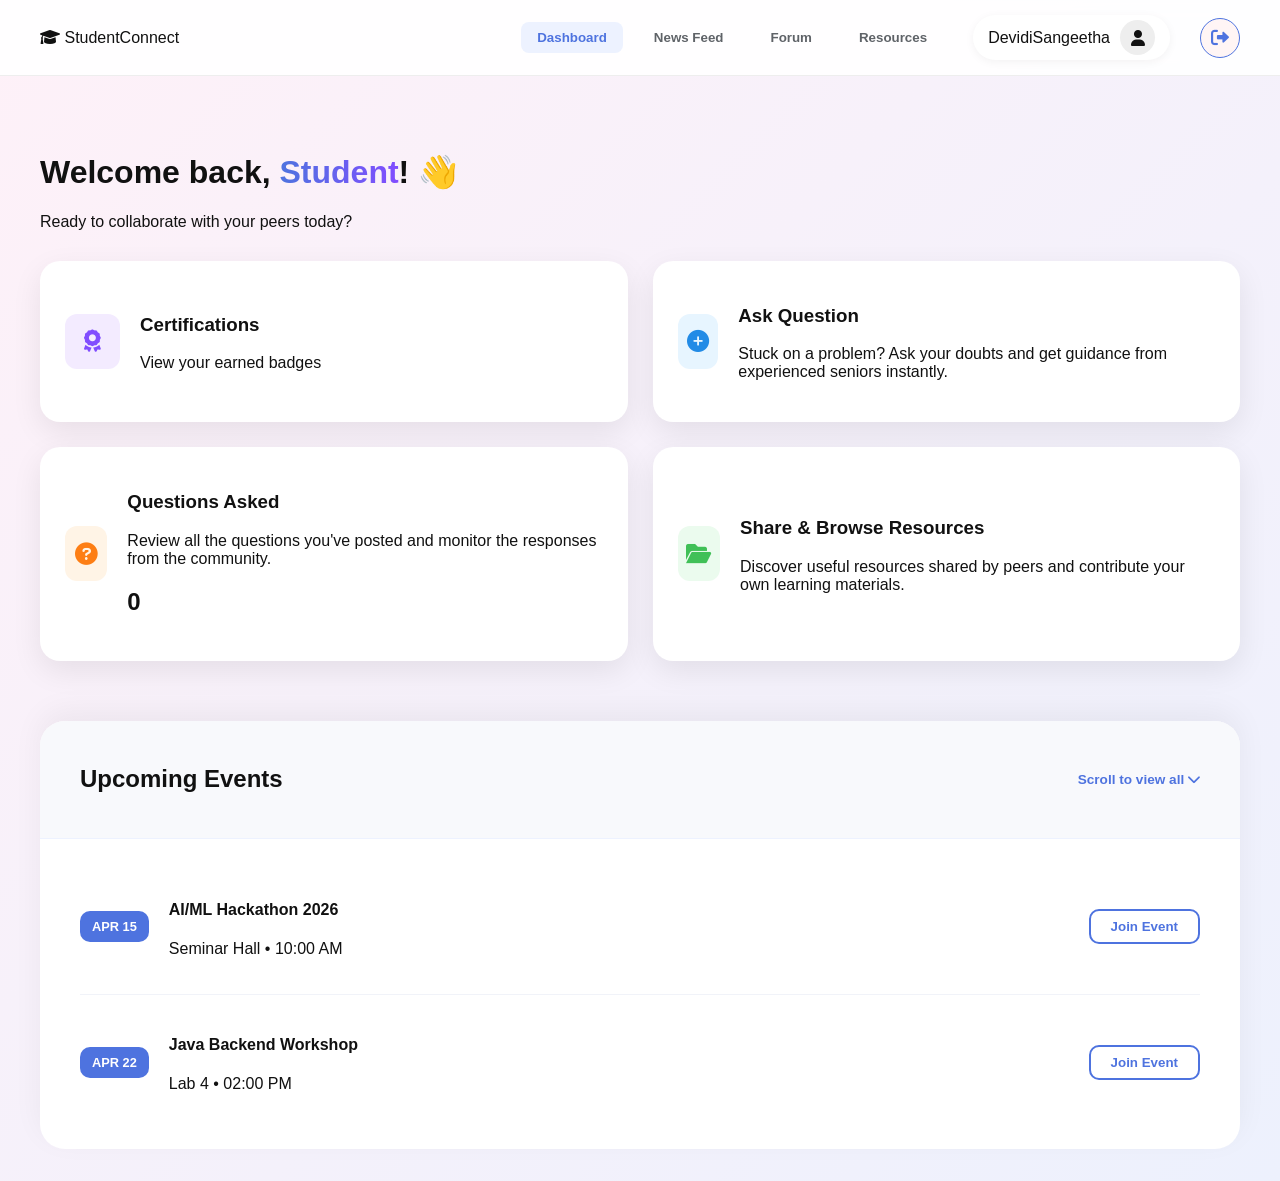
==== dashboard.html @ 8882bae1 "Add files via upload" ====
<!DOCTYPE html>
<html lang="en">
   <head>
    <meta charset="UTF-8">
    <meta name="viewport" content="width=device-width, initial-scale=1.0">
    <title>Dashboard | StudentConnect</title>
    <link rel="stylesheet" href="https://cdnjs.cloudflare.com/ajax/libs/font-awesome/6.0.0/css/all.min.css">
    <link rel="stylesheet" href="dashboard-style.css?v=1.1">
</head>
<body>
<div id="dashboard-page" class="view">
    <header class="dash-nav">
        <div class="nav-container">
            <div class="nav-left">
                <div class="logo-group" onclick="showPage('welcome-page')">
                    <i class="fa-solid fa-graduation-cap"></i>
                    <span>StudentConnect</span>
                </div>
            </div>

            <div class="nav-right">
                <nav class="nav-links">
    <button class="nav-item active" onclick="window.location.href='dashboard.html'">Dashboard</button>
    <button class="nav-item" onclick="window.location.href='newsfeed.html'">News Feed</button>
    <button class="nav-item" onclick="window.location.href='forum.html'">Forum</button>
    <button class="nav-item" onclick="window.location.href='resources.html'">Resources</button>
</nav>
    <a href="profile.html" style="text-decoration: none; color: inherit;">
    <div class="user-profile-pill">
        <span id="nav-user-display">DevidiSangeetha</span>
        <div class="user-avatar-small">
            <img src="" id="nav-avatar-img" alt="Profile" style="display: none;">
            <i class="fa-solid fa-user" id="nav-avatar-icon"></i>
        </div>
    </div>
</a>
<button onclick="handleLogout()" class="logout-btn" title="Logout">
        <i class="fa-solid fa-right-from-bracket"></i>
    </button>
            </div>
        </div>
    </header>

    <main class="dash-body">
        <div class="welcome-header">
            <h1>Welcome back, <span id="dash-user-greeting" class="gradient-text">Student</span>! 👋</h1>
            <p>Ready to collaborate with your peers today?</p>
        </div>

        <div class="feature-grid">
    <div class="dash-card navigable-card shadow-hover" onclick="window.location.href='certifications.html'">
    <div class="card-icon-box purple-bg"><i class="fa-solid fa-award"></i></div>
    <div class="card-text">
        <h3>Certifications</h3>
        <p>View your earned badges</p>
    </div>
</div>

  <div class="dash-card action-card shadow-hover" onclick="openAskModal()">
    <div class="card-icon-box blue-bg"><i class="fa-solid fa-circle-plus"></i></div>
    <div class="card-text">
        <h3>Ask Question</h3>
        <p>Stuck on a problem? Ask your doubts and get guidance from experienced seniors instantly.</p>
        </div>
</div>

   <div class="dash-card navigable-card shadow-hover" onclick="window.location.href='forum.html?view=myhistory'">
    <div class="card-icon-box orange-bg"><i class="fa-solid fa-circle-question"></i></div>
    <div class="card-text">
        <h3>Questions Asked</h3>
        <p>Review all the questions you've posted and monitor the responses from the community.</p>
        <h2 id="q-count-display">0</h2>
    </div>
</div>

    <div class="dash-card action-card shadow-hover" onclick="window.location.href='resources.html'">
        <div class="card-icon-box green-bg"><i class="fa-solid fa-folder-open"></i></div>
        <div class="card-text">
            <h3>Share & Browse Resources</h3>
            <p>Discover useful resources shared by peers and contribute your own learning materials.</p>
        </div>
    </div>
</div>

        <section class="scrolling-events-wrapper">
            <div class="events-header-sticky">
                <h2>Upcoming Events</h2>
                <span class="scroll-hint">Scroll to view all <i class="fa-solid fa-chevron-down"></i></span>
            </div>
            <div class="events-scroll-container">
                <div class="event-row">
                    <div class="event-main-info">
                        <div class="event-date-mini">APR 15</div>
                        <div class="event-title-group">
                            <h4>AI/ML Hackathon 2026</h4>
                            <p>Seminar Hall • 10:00 AM</p>
                        </div>
                    </div>
                    <button class="btn-event-join" onclick="joinEvent('AI/ML Hackathon')">Join Event</button>
                </div>

                <div class="event-row">
                    <div class="event-main-info">
                        <div class="event-date-mini">APR 22</div>
                        <div class="event-title-group">
                            <h4>Java Backend Workshop</h4>
                            <p>Lab 4 • 02:00 PM</p>
                        </div>
                    </div>
                    <button class="btn-event-join" onclick="joinEvent('Java Workshop')">Join Event</button>
                </div>
                
                </div>
        </section>
    </main>
</div>
<div id="askModal" class="modal-overlay" style="display:none;">
    <div class="modal-content">
        <div class="modal-header">
            <h2>Post a New Question</h2>
            <button onclick="closeAskModal()" class="close-btn">&times;</button>
        </div>
        <div class="modal-body">
            <input type="text" id="modalTitle" placeholder="Title (e.g. How to use Java Queue?)" class="modal-input">
            <textarea id="modalBody" placeholder="Provide more details about your problem..." class="modal-textarea"></textarea>
            <input type="text" id="modalTags" placeholder="Tags (comma separated: java, dsa, aiml)" class="modal-input">
            <button onclick="submitDirectQuestion()" class="submit-btn-gradient">Post to Forum</button>
        </div>
    </div>
</div>
<script src="script.js"></script>
</body>
</html>
---- dashboard-style.css ----
/* --- Global Variables & Reset --- */
:root {
    --bg-gradient: linear-gradient(135deg, #fef1f8 0%, #edf1fd 100%);
    --text-main: #111;
    --text-sub: #5f6368;
    --accent-blue: #4e73df;
    --grad-button: linear-gradient(90deg, #4e73df 0%, #814dff 100%);
    --card-bg: #ffffff;
    --shadow-md: 0 10px 30px rgba(0,0,0,0.08);
}

body {
    font-family: 'Segoe UI', Roboto, sans-serif;
    background-image: var(--bg-gradient);
    margin: 0;
    min-height: 100vh;
    color: var(--text-main);
}

/* --- Visibility Fix --- */
.view { width: 100%; min-height: 100vh; }
.hidden { display: none !important; }

/* --- Navigation Alignment (As Requested) --- */
.dash-nav {
    position: fixed; top: 0; left: 0; right: 0;
    height: 75px; background: rgba(255, 255, 255, 0.9);
    backdrop-filter: blur(10px); z-index: 1000;
    border-bottom: 1px solid #eee;
}

.nav-container {
    max-width: 1400px; margin: 0 auto; height: 100%;
    display: flex; 
    justify-content: space-between; /* Keeps Logo left, Menu right */
    align-items: center; padding: 0 40px;
}

.nav-right {
    display: flex; align-items: center;
    gap: 30px; /* Space between menu and profile */
}

.nav-links { display: flex; gap: 15px; }

.nav-item {
    background: transparent; border: none; padding: 8px 16px;
    font-weight: 600; color: var(--text-sub); cursor: pointer;
    border-radius: 8px; transition: 0.3s;
}
.nav-item:hover, .nav-item.active { background: #edf2ff; color: var(--accent-blue); }

.user-profile-pill {
    display: flex; 
    align-items: center; 
    gap: 10px;
    background: white; 
    padding: 5px 15px; 
    border-radius: 50px;
    box-shadow: 0 2px 10px rgba(0,0,0,0.05); 
    cursor: pointer;
    transition: all 0.3s ease; /* Smooths the hover effect */
}

.user-profile-pill:hover {
    background: #f0f4ff;
    border-color: #4e73df;
    transform: translateY(-2px);
}

/* --- ADD THIS TO FIX THE BIG IMAGE --- */
.user-avatar-small {
    width: 35px;
    height: 35px;
    border-radius: 50%;
    overflow: hidden; /* Cuts off anything outside the circle */
    display: flex;
    align-items: center;
    justify-content: center;
    background: #eee;
}

/* Your existing code works perfectly with the HTML above */
.user-profile-pill img {
    width: 100%;
    height: 100%;
    border-radius: 50%;
    object-fit: cover;
    display: block;
}

/* --- Dashboard Body & Feature Grid --- */
.dash-body {
    margin-top: 100px; padding: 2rem 40px;
    max-width: 1200px; margin-left: auto; margin-right: auto;
}

/* THE GRID: This creates the 2-column layout for the cards */
.feature-grid {
    display: grid;
    grid-template-columns: repeat(2, 1fr); 
    gap: 25px; margin-top: 30px;
}

.dash-card {
    background: white; padding: 25px; border-radius: 20px;
    display: flex; align-items: center; gap: 20px;
    transition: 0.3s; cursor: pointer;
    box-shadow: var(--shadow-md);
}

.shadow-hover:hover {
    transform: translateY(-8px);
    box-shadow: 0 15px 35px rgba(78, 115, 223, 0.15);
}

.card-icon-box {
    width: 55px; height: 55px; border-radius: 12px;
    display: flex; align-items: center; justify-content: center; font-size: 1.4rem;
}
.purple-bg { background: #f3ebff; color: #814dff; }
.orange-bg { background: #fff4e6; color: #fd7e14; }
.blue-bg { background: #e7f5ff; color: #228be6; }
.green-bg { background: #ebfbee; color: #40c057; }

/* --- Scrolling Events Styling --- */
.scrolling-events-wrapper {
    background: white;
    border-radius: 25px;
    box-shadow: 0 -10px 30px rgba(0,0,0,0.05);
    margin-top: 60px;
    overflow: hidden;
}

.events-header-sticky {
    padding: 25px 40px; background: #f8f9fc;
    border-bottom: 1px solid #edf2ff;
    display: flex; justify-content: space-between; align-items: center;
}

.scroll-hint { font-size: 0.85rem; color: #4e73df; font-weight: 600; }

.events-scroll-container {
    max-height: 300px; overflow-y: auto; padding: 20px 40px;
}

.event-row {
    display: flex; justify-content: space-between; align-items: center;
    padding: 20px 0; border-bottom: 1px solid #f1f3f9;
}
.event-row:last-child { border-bottom: none; }

.event-main-info { display: flex; align-items: center; gap: 20px; }

.event-date-mini {
    background: #4e73df; color: white; padding: 8px 12px;
    border-radius: 10px; font-weight: 700; font-size: 0.8rem;
}
.logout-btn {
    background: #fff5f5;
    color: #4e73df;
    border: 1px solid  #4e73df;;
    width: 40px;
    height: 40px;
    border-radius: 50%;
    display: flex;
    align-items: center;
    justify-content: center;
    cursor: pointer;
    transition: all 0.3s ease;
    font-size: 1.1rem;
}

.logout-btn:hover {
    background: #4e73df;
    color: #fff;
    transform: scale(1.05);
}

/* Ensure the nav-right container doesn't wrap on small screens */
.nav-right {
    white-space: nowrap;
}

.btn-event-join {
    background: white; color: #4e73df; border: 2px solid #4e73df;
    padding: 8px 20px; border-radius: 10px; font-weight: 700;
    cursor: pointer; transition: 0.3s;
}
.btn-event-join:hover {
    background: #4e73df; color: white;
    box-shadow: 0 4px 12px rgba(78, 115, 223, 0.2);
}

.gradient-text {
    background-image: var(--grad-button);
    -webkit-background-clip: text;
    -webkit-text-fill-color: transparent;
}
/* Styling for the status badges */
.status-badge {
    padding: 5px 15px;
    border-radius: 20px;
    font-size: 0.8rem;
    font-weight: 600;
}
.status-answered { background-color: #dcfce7; color: #166534; border: 1px solid #166534; }
.status-unanswered { background-color: #fef3c7; color: #92400e; border: 1px solid #92400e; }

/* Hide elements when in 'My History' mode */
.hide-for-history { display: none !important; }
.modal-overlay {
    position: fixed; top: 0; left: 0; width: 100%; height: 100%;
    background: rgba(0,0,0,0.5); display: flex; align-items: center; justify-content: center; z-index: 1000;
}
.modal-content {
    background: white; width: 90%; max-width: 500px; padding: 25px; border-radius: 15px;
    box-shadow: 0 15px 40px rgba(0,0,0,0.2); animation: slideUp 0.3s ease;
}
.modal-header { display: flex; justify-content: space-between; align-items: center; margin-bottom: 20px; }
.modal-input, .modal-textarea {
    width: 100%; padding: 12px; margin-bottom: 15px; border: 1px solid #ddd; border-radius: 8px; font-family: inherit;
}
.modal-textarea { height: 120px; resize: none; }
.submit-btn-gradient {
    width: 100%; padding: 12px; border: none; border-radius: 8px; color: white;
    background: linear-gradient(135deg, #667eea 0%, #764ba2 100%); font-weight: bold; cursor: pointer;
}
.close-btn { background: none; border: none; font-size: 1.5rem; cursor: pointer; color: #666; }

@keyframes slideUp { from { transform: translateY(20px); opacity: 0; } to { transform: translateY(0); opacity: 1; } }
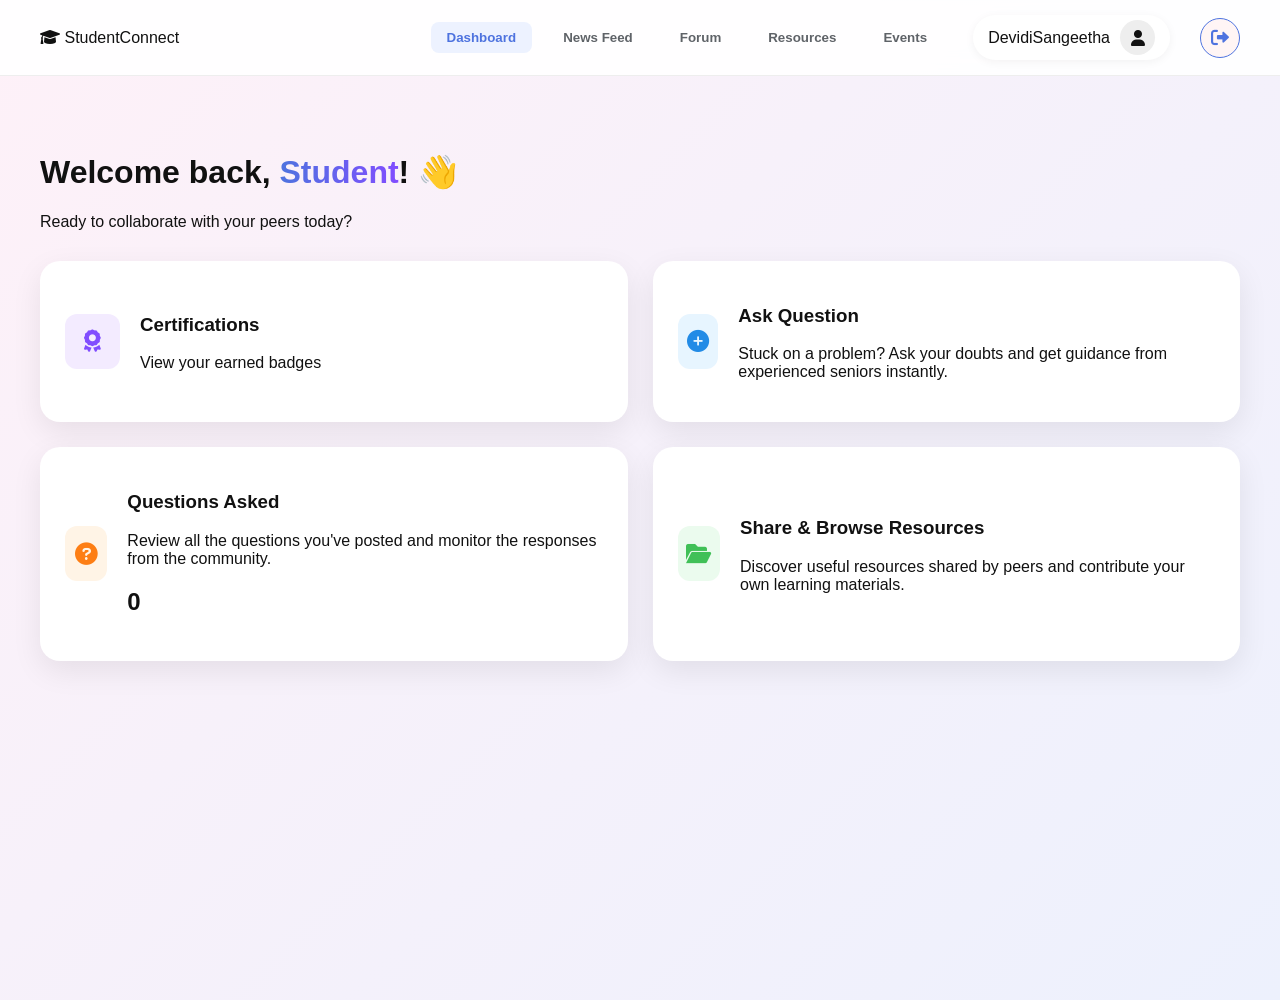
==== commit a33140f3: "dashboard.html" ====
--- a/dashboard.html
+++ b/dashboard.html
@@ -24,6 +24,7 @@
     <button class="nav-item" onclick="window.location.href='newsfeed.html'">News Feed</button>
     <button class="nav-item" onclick="window.location.href='forum.html'">Forum</button>
     <button class="nav-item" onclick="window.location.href='resources.html'">Resources</button>
+    <button class="nav-item" onclick="window.location.href='event.html'">Events</button>
 </nav>
     <a href="profile.html" style="text-decoration: none; color: inherit;">
     <div class="user-profile-pill">
@@ -82,36 +83,7 @@
     </div>
 </div>
 
-        <section class="scrolling-events-wrapper">
-            <div class="events-header-sticky">
-                <h2>Upcoming Events</h2>
-                <span class="scroll-hint">Scroll to view all <i class="fa-solid fa-chevron-down"></i></span>
-            </div>
-            <div class="events-scroll-container">
-                <div class="event-row">
-                    <div class="event-main-info">
-                        <div class="event-date-mini">APR 15</div>
-                        <div class="event-title-group">
-                            <h4>AI/ML Hackathon 2026</h4>
-                            <p>Seminar Hall • 10:00 AM</p>
-                        </div>
-                    </div>
-                    <button class="btn-event-join" onclick="joinEvent('AI/ML Hackathon')">Join Event</button>
-                </div>
-
-                <div class="event-row">
-                    <div class="event-main-info">
-                        <div class="event-date-mini">APR 22</div>
-                        <div class="event-title-group">
-                            <h4>Java Backend Workshop</h4>
-                            <p>Lab 4 • 02:00 PM</p>
-                        </div>
-                    </div>
-                    <button class="btn-event-join" onclick="joinEvent('Java Workshop')">Join Event</button>
-                </div>
-                
-                </div>
-        </section>
+       
     </main>
 </div>
 <div id="askModal" class="modal-overlay" style="display:none;">
@@ -130,4 +102,4 @@
 </div>
 <script src="script.js"></script>
 </body>
-</html>+</html>
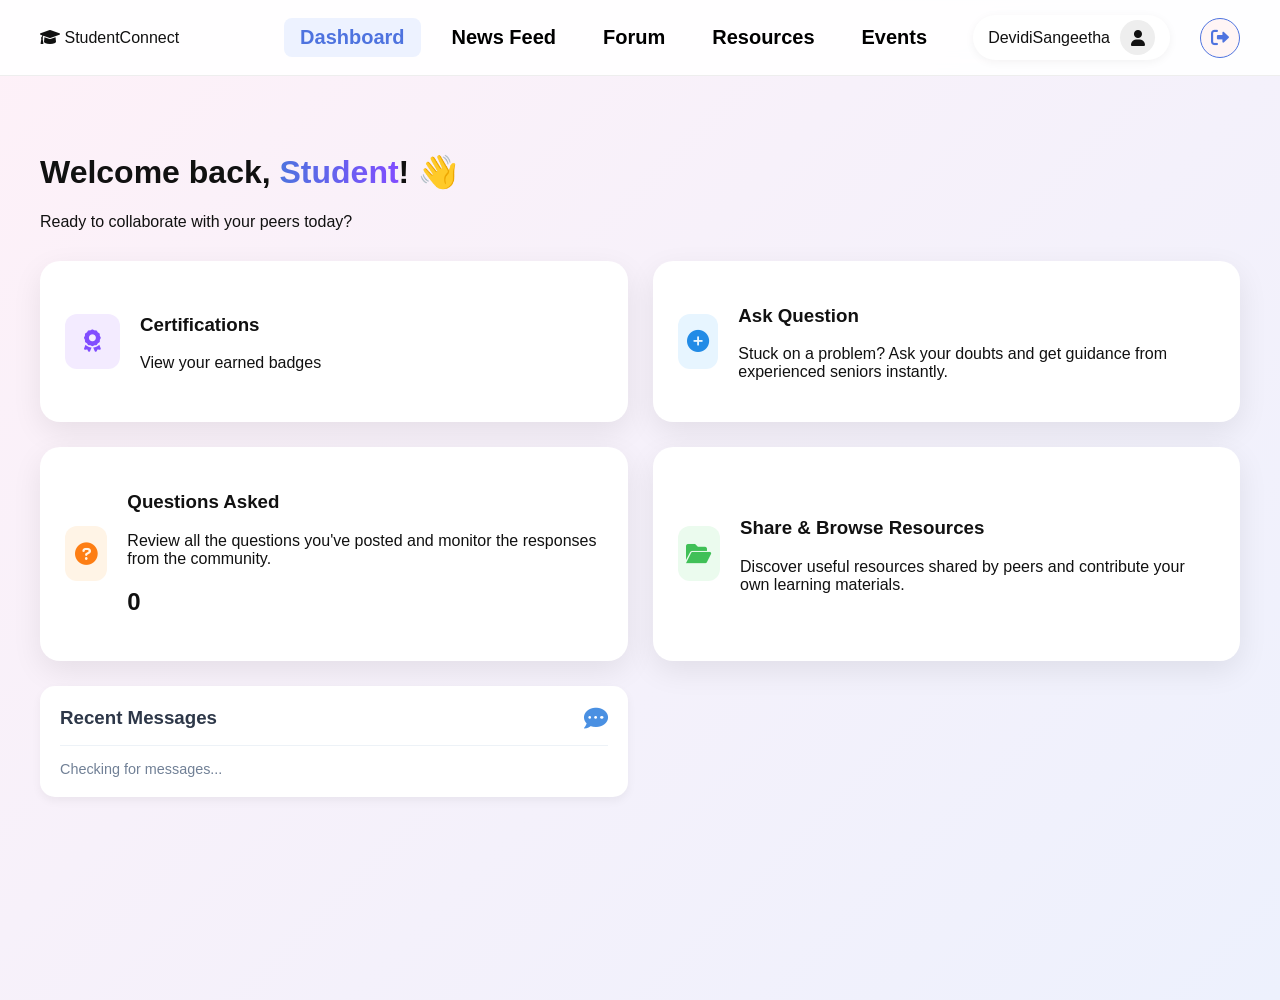
==== commit 33c58ea4: "Update dashboard.html" ====
--- a/dashboard.html
+++ b/dashboard.html
@@ -57,12 +57,12 @@
     </div>
 </div>
 
-  <div class="dash-card action-card shadow-hover" onclick="openAskModal()">
+ <div class="dash-card action-card shadow-hover" onclick="openAskModal()">
     <div class="card-icon-box blue-bg"><i class="fa-solid fa-circle-plus"></i></div>
     <div class="card-text">
         <h3>Ask Question</h3>
-        <p>Stuck on a problem? Ask your doubts and get guidance from experienced seniors instantly.</p>
-        </div>
+        <p id="ask-status-text">Stuck on a problem? Ask your doubts and get guidance from experienced seniors instantly.</p>
+    </div>
 </div>
 
    <div class="dash-card navigable-card shadow-hover" onclick="window.location.href='forum.html?view=myhistory'">
@@ -81,22 +81,51 @@
             <p>Discover useful resources shared by peers and contribute your own learning materials.</p>
         </div>
     </div>
+<div class="dashboard-card" id="message-summary-card" 
+     style="background: white; padding: 20px; border-radius: 15px; box-shadow: 0 4px 10px rgba(0,0,0,0.05); cursor: pointer;" 
+     onclick="openDashboardChat()"> <div style="display: flex; justify-content: space-between; align-items: center;">
+        <h3 style="margin: 0; color: #2d3748;">Recent Messages</h3>
+        <i class="fa-solid fa-comment-dots" style="color: #4a90e2; font-size: 1.5rem;"></i>
+    </div>
+    <hr style="margin: 15px 0; border: 0; border-top: 1px solid #edf2f7;">
+    <div id="unread-count-display" style="font-size: 0.9rem; color: #718096;">
+        Checking for messages...
+    </div>
 </div>
 
        
     </main>
+    
+<div id="chatModal" style="display:none; position:fixed; inset:0; background:rgba(0,0,0,0.6); z-index:9999; justify-content:center; align-items:center; font-family: 'Segoe UI', sans-serif; backdrop-filter: blur(2px);">
+    <div style="width:550px; background:white; border-radius:20px; overflow:hidden; display:flex; flex-direction:column; height:600px; box-shadow: 0 15px 35px rgba(0,0,0,0.3);">
+        <div style="padding:20px; background:#4a90e2; color:white; display:flex; justify-content:space-between; align-items:center;">
+            <span id="chatTitle" style="font-weight:bold; font-size:1.1rem;">Chat</span>
+            <span onclick="closeChat()" style="cursor:pointer; font-size:28px; line-height:1;">&times;</span>
+        </div>
+        <div id="chatBox" style="flex:1; padding:20px; overflow-y:auto; background:#f8fafc; display:flex; flex-direction:column; gap:15px;"></div>
+        <div style="padding:20px; display:flex; gap:12px; border-top: 1px solid #edf2f7; background: white;">
+            <input type="text" id="chatInput" placeholder="Type a message..." style="flex:1; padding:12px; border-radius:25px; border:1px solid #e2e8f0; outline:none;">
+            <button onclick="sendMessage()" style="background:#4a90e2; color:white; border:none; width:45px; height:45px; border-radius:50%; cursor:pointer;"><i class="fa-solid fa-paper-plane"></i></button>
+        </div>
+    </div>
 </div>
-<div id="askModal" class="modal-overlay" style="display:none;">
-    <div class="modal-content">
-        <div class="modal-header">
-            <h2>Post a New Question</h2>
-            <button onclick="closeAskModal()" class="close-btn">&times;</button>
+<div id="askModal" class="modal-overlay" style="display:none; position:fixed; inset:0; background:rgba(0,0,0,0.6); z-index:9999; justify-content:center; align-items:center; backdrop-filter: blur(2px);">
+    <div class="modal-content" style="background:white; padding:30px; border-radius:15px; width:500px; box-shadow: 0 10px 30px rgba(0,0,0,0.2); font-family: sans-serif;">
+        <div style="display:flex; justify-content:space-between; align-items:center; margin-bottom:20px;">
+            <h2 style="margin:0; color: #333;">Post a New Question</h2>
+            <span onclick="closeAskModal()" style="cursor:pointer; font-size:28px; color: #999;">&times;</span>
         </div>
-        <div class="modal-body">
-            <input type="text" id="modalTitle" placeholder="Title (e.g. How to use Java Queue?)" class="modal-input">
-            <textarea id="modalBody" placeholder="Provide more details about your problem..." class="modal-textarea"></textarea>
-            <input type="text" id="modalTags" placeholder="Tags (comma separated: java, dsa, aiml)" class="modal-input">
-            <button onclick="submitDirectQuestion()" class="submit-btn-gradient">Post to Forum</button>
+        
+        <div style="display:flex; flex-direction:column; gap:15px;">
+            <input type="text" id="modalTitle" placeholder="Title (e.g. Java Array vs ArrayList)" style="padding:12px; border-radius:8px; border:1px solid #ddd; outline: none;">
+            
+            <textarea id="modalBody" placeholder="Describe your doubt..." style="padding:12px; border-radius:8px; border:1px solid #ddd; height:120px; outline: none; font-family: inherit;"></textarea>
+            
+            <input type="text" id="modalTags" placeholder="Tags (e.g. java, dsa, aiml)" style="padding:12px; border-radius:8px; border:1px solid #ddd; outline: none;">
+            
+            <button onclick="submitDirectQuestion()" style="background:#4a90e2; color:white; border:none; padding:15px; border-radius:8px; cursor:pointer; font-weight:bold; font-size: 1rem;">
+                Post to Forum
+            </button>
         </div>
     </div>
 </div>
--- a/dashboard-style.css
+++ b/dashboard-style.css
@@ -38,15 +38,16 @@
 
 .nav-right {
     display: flex; align-items: center;
-    gap: 30px; /* Space between menu and profile */
+    gap: 30px;
+
 }
 
 .nav-links { display: flex; gap: 15px; }
 
 .nav-item {
     background: transparent; border: none; padding: 8px 16px;
-    font-weight: 600; color: var(--text-sub); cursor: pointer;
-    border-radius: 8px; transition: 0.3s;
+    font-weight: 600; color: black; cursor: pointer;
+    border-radius: 8px; transition: 0.3s;font-size: 20px;
 }
 .nav-item:hover, .nav-item.active { background: #edf2ff; color: var(--accent-blue); }
 
@@ -123,39 +124,6 @@
 .blue-bg { background: #e7f5ff; color: #228be6; }
 .green-bg { background: #ebfbee; color: #40c057; }
 
-/* --- Scrolling Events Styling --- */
-.scrolling-events-wrapper {
-    background: white;
-    border-radius: 25px;
-    box-shadow: 0 -10px 30px rgba(0,0,0,0.05);
-    margin-top: 60px;
-    overflow: hidden;
-}
-
-.events-header-sticky {
-    padding: 25px 40px; background: #f8f9fc;
-    border-bottom: 1px solid #edf2ff;
-    display: flex; justify-content: space-between; align-items: center;
-}
-
-.scroll-hint { font-size: 0.85rem; color: #4e73df; font-weight: 600; }
-
-.events-scroll-container {
-    max-height: 300px; overflow-y: auto; padding: 20px 40px;
-}
-
-.event-row {
-    display: flex; justify-content: space-between; align-items: center;
-    padding: 20px 0; border-bottom: 1px solid #f1f3f9;
-}
-.event-row:last-child { border-bottom: none; }
-
-.event-main-info { display: flex; align-items: center; gap: 20px; }
-
-.event-date-mini {
-    background: #4e73df; color: white; padding: 8px 12px;
-    border-radius: 10px; font-weight: 700; font-size: 0.8rem;
-}
 .logout-btn {
     background: #fff5f5;
     color: #4e73df;
@@ -228,4 +196,4 @@
 }
 .close-btn { background: none; border: none; font-size: 1.5rem; cursor: pointer; color: #666; }
 
-@keyframes slideUp { from { transform: translateY(20px); opacity: 0; } to { transform: translateY(0); opacity: 1; } }+@keyframes slideUp { from { transform: translateY(20px); opacity: 0; } to { transform: translateY(0); opacity: 1; } }
